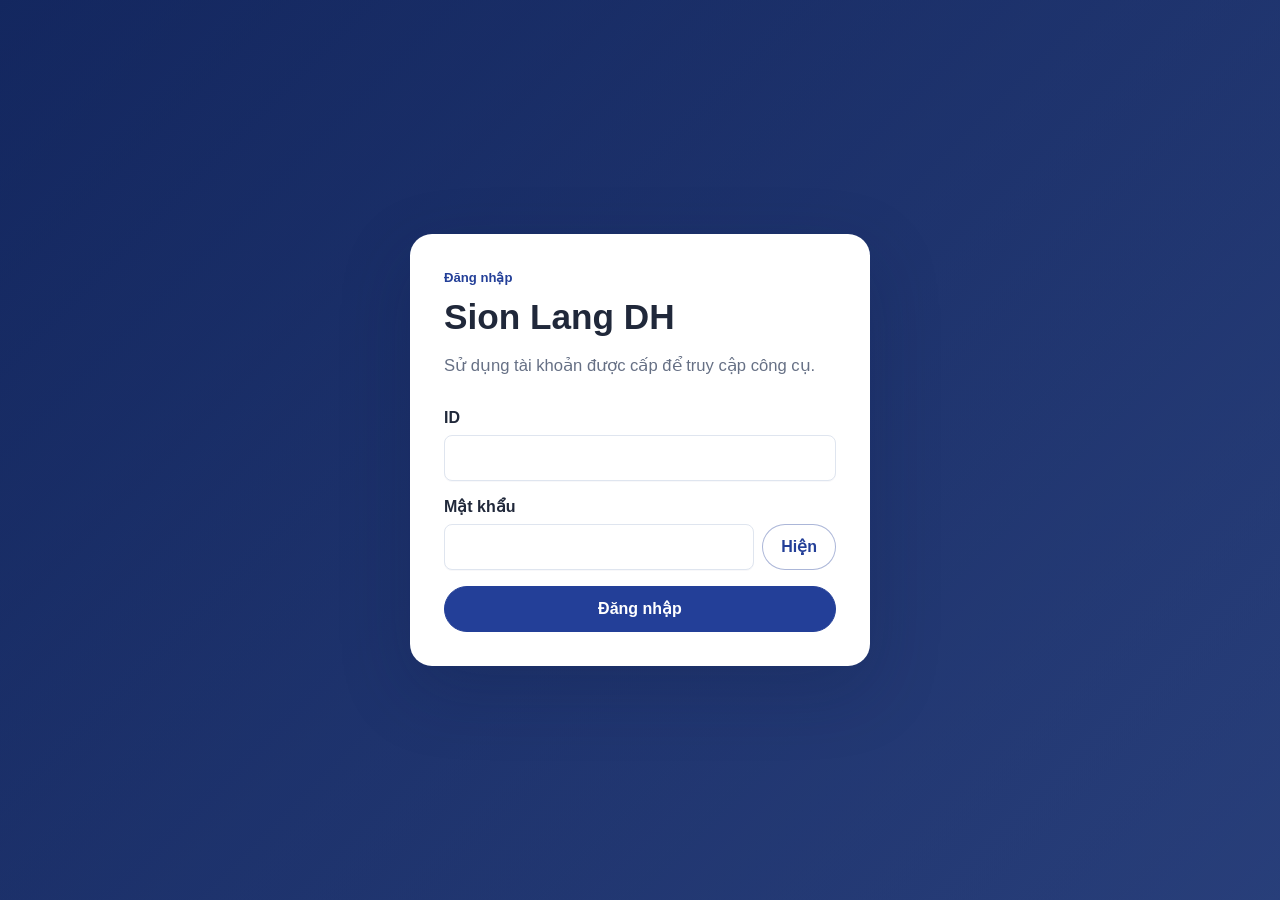
==== docs/admin/index.html @ 1d4e0c03 "update login" ====
<!DOCTYPE html>
<html lang="vi">
<head>
  <meta charset="UTF-8">
  <meta name="viewport" content="width=device-width, initial-scale=1.0">
  <title>Quản trị - Sion Lang DH</title>
  <link rel="stylesheet" href="../css/global.css">
  <link rel="stylesheet" href="../css/admin.css">
</head>
<body data-page="admin" data-path-base="..">
  <header class="site-header">
    <div class="header-top">
      <div class="nav-inner">
        <a class="brand" href="../home.html"><span class="brand-mark">S</span><span>Sion Lang DH</span></a>
        <span class="header-label">Quản trị</span>
        <button class="nav-toggle" type="button" aria-label="Mở menu" aria-expanded="false" data-nav-toggle><span class="nav-toggle-lines"></span></button>
      </div>
    </div>
    <nav class="nav-bar" aria-label="Điều hướng chính">
      <div class="nav-inner">
        <div class="nav-links" data-nav-links>
          <a class="nav-link" href="../home.html" data-nav-page="home">Trang chủ</a>
          <a class="nav-link" href="../tab-generator.html" data-nav-page="tab-generator">Trình tạo tab</a>
          <a class="nav-link" href="../lucky-wheel.html" data-nav-page="lucky-wheel">Vòng quay</a>
          <a class="nav-link" href="./index.html" data-nav-page="admin" data-admin-link>Quản trị</a>
        </div>
        <div class="nav-meta"><span class="nav-user" data-user-name></span><button class="nav-logout" type="button" data-logout>Đăng xuất</button></div>
      </div>
    </nav>
  </header>

  <main class="page">
    <section class="page-banner">
      <p class="eyebrow">Admin</p>
      <h1>Quản trị Sion Lang DH</h1>
      <p class="lead">Quản lý cấu hình công khai và các vòng quay dùng trong website.</p>
    </section>
    <section class="admin-grid">
      <a class="card admin-card" href="./settings.html">
        <div>
          <h2>Cấu hình hệ thống</h2>
          <p class="lead">Sửa siteName, ảnh nền, Google Form và các cờ cấu hình.</p>
        </div>
        <span class="button ghost">Mở cấu hình</span>
      </a>
      <a class="card admin-card" href="./wheels.html">
        <div>
          <h2>Quản lý vòng quay</h2>
          <p class="lead">Tạo, sửa danh sách người tham gia và xóa mềm vòng quay.</p>
        </div>
        <span class="button ghost">Mở vòng quay</span>
      </a>
      <a class="card admin-card" href="../home.html">
        <div>
          <h2>Trang người dùng</h2>
          <p class="lead">Quay lại giao diện sử dụng chính.</p>
        </div>
        <span class="button ghost">Về trang chủ</span>
      </a>
    </section>
  </main>

  <script src="../js/config.js"></script>
  <script src="../js/api.js"></script>
  <script src="../js/auth.js"></script>
  <script src="../js/route-guard.js"></script>
  <script src="../js/navigation.js"></script>
  <script src="../js/admin/index.js"></script>
</body>
</html>
---- docs/css/global.css ----
:root {
  --color-primary: #233f98;
  --color-primary-dark: #173173;
  --color-primary-soft: #edf2ff;
  --color-background: #f6f8fc;
  --color-surface: #ffffff;
  --color-surface-muted: #f1f4f9;
  --color-text: #20283a;
  --color-text-muted: #667085;
  --color-border: #dfe5ef;
  --color-accent: #d2ad57;
  --color-white: #ffffff;
  --color-danger: #c83d3d;
  --color-success: #2d7a4b;
  --radius-sm: 8px;
  --radius-md: 14px;
  --radius-lg: 22px;
  --shadow-soft: 0 12px 35px rgba(31, 49, 91, 0.1);
  --shadow-card: 0 8px 24px rgba(31, 49, 91, 0.08);
  --container-width: 1180px;
}

* {
  box-sizing: border-box;
}

html {
  scroll-behavior: smooth;
}

body {
  margin: 0;
  min-width: 0;
  min-height: 100vh;
  overflow-x: hidden;
  color: var(--color-text);
  font-family: Inter, "Noto Sans", "Segoe UI", Arial, sans-serif;
  background: var(--color-background);
}

a {
  color: inherit;
}

button,
input,
select,
textarea {
  font: inherit;
}

button {
  border: 0;
}

.container,
.nav-inner,
.page,
.site-footer {
  width: min(100%, var(--container-width));
  margin-inline: auto;
  padding-inline: 20px;
}

.site-header {
  position: sticky;
  top: 0;
  z-index: 30;
  background: var(--color-white);
  box-shadow: 0 1px 0 var(--color-border);
}

.header-top {
  background: var(--color-white);
}

.header-top .nav-inner {
  display: flex;
  align-items: center;
  justify-content: space-between;
  min-height: 58px;
  gap: 18px;
}

.brand {
  display: inline-flex;
  align-items: center;
  gap: 10px;
  color: var(--color-primary-dark);
  text-decoration: none;
  font-size: 1.18rem;
  font-weight: 800;
}

.brand-mark {
  display: inline-grid;
  place-items: center;
  width: 34px;
  height: 34px;
  border-radius: 50%;
  background: var(--color-primary);
  color: var(--color-white);
  font-weight: 900;
}

.header-label {
  display: inline-flex;
  align-items: center;
  min-height: 32px;
  padding: 6px 12px;
  border: 1px solid var(--color-border);
  border-radius: 999px;
  background: var(--color-surface-muted);
  color: var(--color-text-muted);
  font-size: 0.9rem;
  font-weight: 700;
}

.nav-toggle {
  display: none;
  width: 42px;
  height: 42px;
  border-radius: 50%;
  border: 1px solid var(--color-border);
  background: var(--color-white);
  color: var(--color-primary-dark);
  cursor: pointer;
}

.nav-toggle-lines,
.nav-toggle-lines::before,
.nav-toggle-lines::after {
  display: block;
  width: 19px;
  height: 2px;
  margin: 0 auto;
  border-radius: 999px;
  background: currentColor;
  content: "";
}

.nav-toggle-lines::before {
  transform: translateY(-6px);
}

.nav-toggle-lines::after {
  transform: translateY(4px);
}

.nav-bar {
  background: var(--color-primary-dark);
}

.nav-bar .nav-inner {
  display: flex;
  align-items: center;
  min-height: 46px;
}

.nav-links {
  display: flex;
  align-items: center;
  gap: 4px;
}

.nav-meta {
  margin-left: auto;
  display: flex;
  align-items: center;
  gap: 10px;
  color: rgba(255, 255, 255, 0.82);
  font-size: 0.92rem;
}

.nav-user {
  font-weight: 800;
}

.nav-logout {
  min-height: 34px;
  padding: 7px 12px;
  border-radius: 999px;
  border: 1px solid rgba(255, 255, 255, 0.35);
  background: rgba(255, 255, 255, 0.08);
  color: var(--color-white);
  cursor: pointer;
}

.nav-link {
  display: inline-flex;
  align-items: center;
  min-height: 46px;
  padding: 0 18px;
  color: rgba(255, 255, 255, 0.82);
  text-decoration: none;
  font-size: 0.96rem;
  font-weight: 700;
  transition: background-color 160ms ease, color 160ms ease;
}

.nav-link:hover,
.nav-link.is-active {
  background: rgba(255, 255, 255, 0.14);
  color: var(--color-white);
}

.page {
  padding-block: 44px 58px;
}

.page-header,
.page-banner {
  margin-bottom: 28px;
}

.page-banner {
  padding: 42px;
  border-radius: var(--radius-lg);
  background:
    linear-gradient(120deg, rgba(35, 63, 152, 0.95), rgba(23, 49, 115, 0.88)),
    linear-gradient(135deg, #1f3f98, #5a73bb);
  color: var(--color-white);
  box-shadow: var(--shadow-soft);
}

.page-banner .eyebrow,
.page-banner .lead {
  color: rgba(255, 255, 255, 0.82);
}

.eyebrow {
  display: inline-flex;
  margin: 0 0 12px;
  color: var(--color-primary);
  font-size: 0.82rem;
  font-weight: 800;
  letter-spacing: 0;
}

h1,
h2,
h3 {
  margin: 0;
  line-height: 1.15;
  font-weight: 800;
}

h1 {
  max-width: 760px;
  font-size: clamp(2.2rem, 2.7vw + 1rem, 4rem);
}

h2 {
  font-size: clamp(1.45rem, 1vw + 1rem, 2rem);
}

h3 {
  font-size: 1.2rem;
}

.lead {
  max-width: 720px;
  margin: 14px 0 0;
  color: var(--color-text-muted);
  font-size: 1.04rem;
  line-height: 1.72;
}

.stack {
  display: grid;
  gap: 18px;
}

.grid {
  display: grid;
  gap: 22px;
}

.grid-3 {
  grid-template-columns: repeat(3, minmax(0, 1fr));
}

.panel,
.card {
  border: 1px solid var(--color-border);
  border-radius: var(--radius-md);
  background: var(--color-surface);
  box-shadow: var(--shadow-card);
}

.panel {
  padding: 24px;
}

.card {
  padding: 24px;
  transition: transform 180ms ease, box-shadow 180ms ease, border-color 180ms ease;
}

.card:hover {
  transform: translateY(-3px);
  border-color: rgba(35, 63, 152, 0.28);
  box-shadow: var(--shadow-soft);
}

.button,
button.button {
  display: inline-flex;
  align-items: center;
  justify-content: center;
  min-height: 46px;
  gap: 8px;
  padding: 12px 18px;
  border-radius: 999px;
  border: 1px solid var(--color-primary);
  background: var(--color-primary);
  color: var(--color-white);
  text-decoration: none;
  font-weight: 800;
  cursor: pointer;
  transition: transform 160ms ease, box-shadow 160ms ease, background-color 160ms ease, border-color 160ms ease;
}

.button:hover,
button.button:hover {
  transform: translateY(-1px);
  box-shadow: 0 10px 24px rgba(35, 63, 152, 0.18);
}

.button.secondary {
  background: var(--color-white);
  color: var(--color-primary);
  border-color: rgba(35, 63, 152, 0.38);
}

.button.ghost {
  background: var(--color-primary-soft);
  color: var(--color-primary);
  border-color: transparent;
}

.button:disabled {
  cursor: not-allowed;
  opacity: 0.55;
  transform: none;
  box-shadow: none;
}

.status {
  min-height: 24px;
  margin: 14px 0 0;
  color: var(--color-success);
  font-weight: 800;
  line-height: 1.55;
}

.status.is-error {
  color: var(--color-danger);
}

.muted {
  color: var(--color-text-muted);
}

.field {
  display: grid;
  gap: 8px;
}

.field label {
  color: var(--color-text);
  font-weight: 800;
}

input,
select,
textarea {
  width: 100%;
  border: 1px solid var(--color-border);
  border-radius: var(--radius-sm);
  background: var(--color-white);
  color: var(--color-text);
  box-shadow: 0 1px 0 rgba(31, 49, 91, 0.03);
}

input {
  min-height: 46px;
  padding: 10px 13px;
}

input[type="checkbox"] {
  width: auto;
  min-height: 0;
  accent-color: var(--color-primary);
}

select {
  min-height: 46px;
  padding: 10px 13px;
}

textarea {
  min-height: 210px;
  padding: 14px;
  resize: vertical;
  line-height: 1.6;
}

input:focus,
select:focus,
textarea:focus {
  outline: 3px solid rgba(35, 63, 152, 0.14);
  border-color: rgba(35, 63, 152, 0.58);
}

.button-row {
  display: flex;
  flex-wrap: wrap;
  gap: 10px;
}

.mt-md {
  margin-top: 18px;
}

.mt-lg {
  margin-top: 24px;
}

.site-footer {
  padding-block: 30px 40px;
  color: var(--color-text-muted);
  border-top: 1px solid var(--color-border);
}

@media (prefers-reduced-motion: reduce) {
  *,
  *::before,
  *::after {
    scroll-behavior: auto !important;
    transition-duration: 0.01ms !important;
    animation-duration: 0.01ms !important;
    animation-iteration-count: 1 !important;
  }
}

@media (max-width: 992px) {
  .grid-3 {
    grid-template-columns: 1fr;
  }

  .page-banner {
    padding: 34px;
  }
}

@media (max-width: 768px) {
  .header-top .nav-inner {
    min-height: 56px;
  }

  .header-label {
    display: none;
  }

  .nav-toggle {
    display: inline-grid;
    place-items: center;
  }

  .nav-bar .nav-inner {
    min-height: auto;
    padding: 0;
  }

  .nav-links {
    display: none;
    width: 100%;
    flex-direction: column;
    align-items: stretch;
    gap: 0;
    background: var(--color-primary-dark);
  }

  .nav-links.is-open {
    display: flex;
  }

  .nav-link {
    width: 100%;
    min-height: 48px;
    padding-inline: 20px;
    border-top: 1px solid rgba(255, 255, 255, 0.12);
  }

  .nav-meta {
    display: none;
  }

  .page {
    padding-block: 32px 46px;
  }

  .page-banner {
    padding: 28px;
  }
}

@media (max-width: 576px) {
  .container,
  .nav-inner,
  .page,
  .site-footer {
    padding-inline: 16px;
  }

  .page {
    padding-top: 24px;
  }

  .panel,
  .card {
    padding: 18px;
  }

  .button,
  button.button {
    width: 100%;
  }

  .button-row {
    flex-direction: column;
  }
}
---- docs/css/admin.css ----
.admin-grid {
  display: grid;
  grid-template-columns: repeat(3, minmax(0, 1fr));
  gap: 22px;
}

.admin-card {
  min-height: 210px;
  display: grid;
  align-content: space-between;
  color: inherit;
  text-decoration: none;
}

.settings-list,
.wheel-list {
  display: grid;
  gap: 14px;
}

.setting-row,
.wheel-item {
  display: grid;
  gap: 12px;
  padding: 18px;
  border: 1px solid var(--color-border);
  border-radius: var(--radius-md);
  background: var(--color-white);
  box-shadow: var(--shadow-card);
}

.setting-row {
  grid-template-columns: minmax(180px, 0.45fr) minmax(220px, 1fr) auto;
  align-items: end;
}

.wheel-editor {
  display: grid;
  gap: 14px;
}

.admin-layout {
  display: grid;
  grid-template-columns: minmax(280px, 0.85fr) minmax(0, 1.15fr);
  gap: 24px;
  align-items: start;
}

@media (max-width: 992px) {
  .admin-grid,
  .admin-layout,
  .setting-row {
    grid-template-columns: 1fr;
  }
}
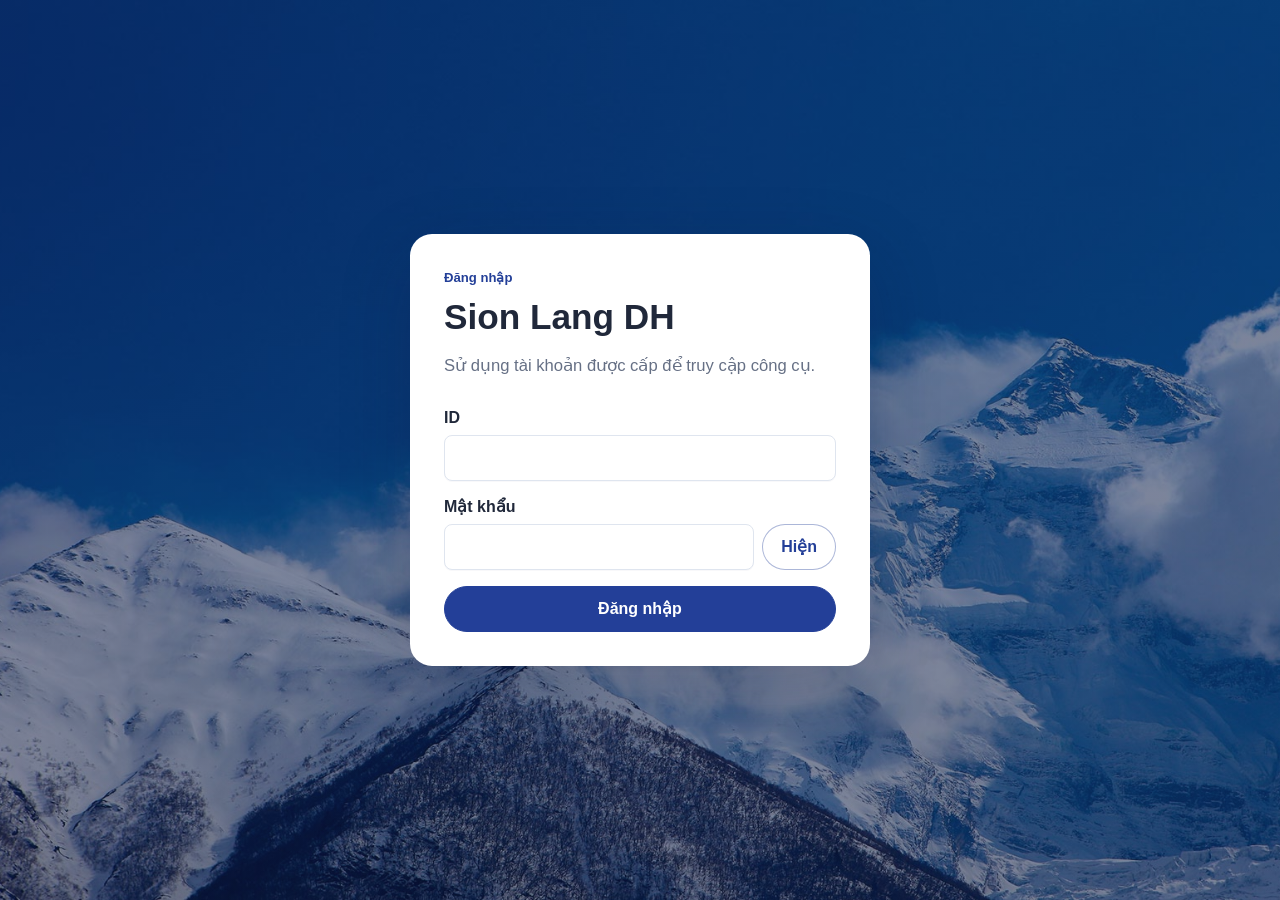
==== commit 2b93bbbb: "update boc tham giao huan" ====
--- a/docs/admin/index.html
+++ b/docs/admin/index.html
@@ -21,7 +21,7 @@
         <div class="nav-links" data-nav-links>
           <a class="nav-link" href="../home.html" data-nav-page="home">Trang chủ</a>
           <a class="nav-link" href="../tab-generator.html" data-nav-page="tab-generator">Trình tạo tab</a>
-          <a class="nav-link" href="../lucky-wheel.html" data-nav-page="lucky-wheel">Vòng quay</a>
+          <a class="nav-link" href="../lucky-wheel.html" data-nav-page="lucky-wheel">Bốc thăm Giáo huấn</a>
           <a class="nav-link" href="./index.html" data-nav-page="admin" data-admin-link>Quản trị</a>
         </div>
         <div class="nav-meta"><span class="nav-user" data-user-name></span><button class="nav-logout" type="button" data-logout>Đăng xuất</button></div>
@@ -33,7 +33,7 @@
     <section class="page-banner">
       <p class="eyebrow">Admin</p>
       <h1>Quản trị Sion Lang DH</h1>
-      <p class="lead">Quản lý cấu hình công khai và các vòng quay dùng trong website.</p>
+      <p class="lead">Quản lý cấu hình công khai và truy cập nhanh các công cụ chính trong website.</p>
     </section>
     <section class="admin-grid">
       <a class="card admin-card" href="./settings.html">
@@ -43,12 +43,12 @@
         </div>
         <span class="button ghost">Mở cấu hình</span>
       </a>
-      <a class="card admin-card" href="./wheels.html">
+      <a class="card admin-card" href="../lucky-wheel.html">
         <div>
-          <h2>Quản lý vòng quay</h2>
-          <p class="lead">Tạo, sửa danh sách người tham gia và xóa mềm vòng quay.</p>
+          <h2>Bốc thăm Giáo huấn</h2>
+          <p class="lead">Mở trang bốc thăm một trong 13 Giáo huấn của Mẹ Jerusalem.</p>
         </div>
-        <span class="button ghost">Mở vòng quay</span>
+        <span class="button ghost">Mở trang bốc thăm</span>
       </a>
       <a class="card admin-card" href="../home.html">
         <div>
